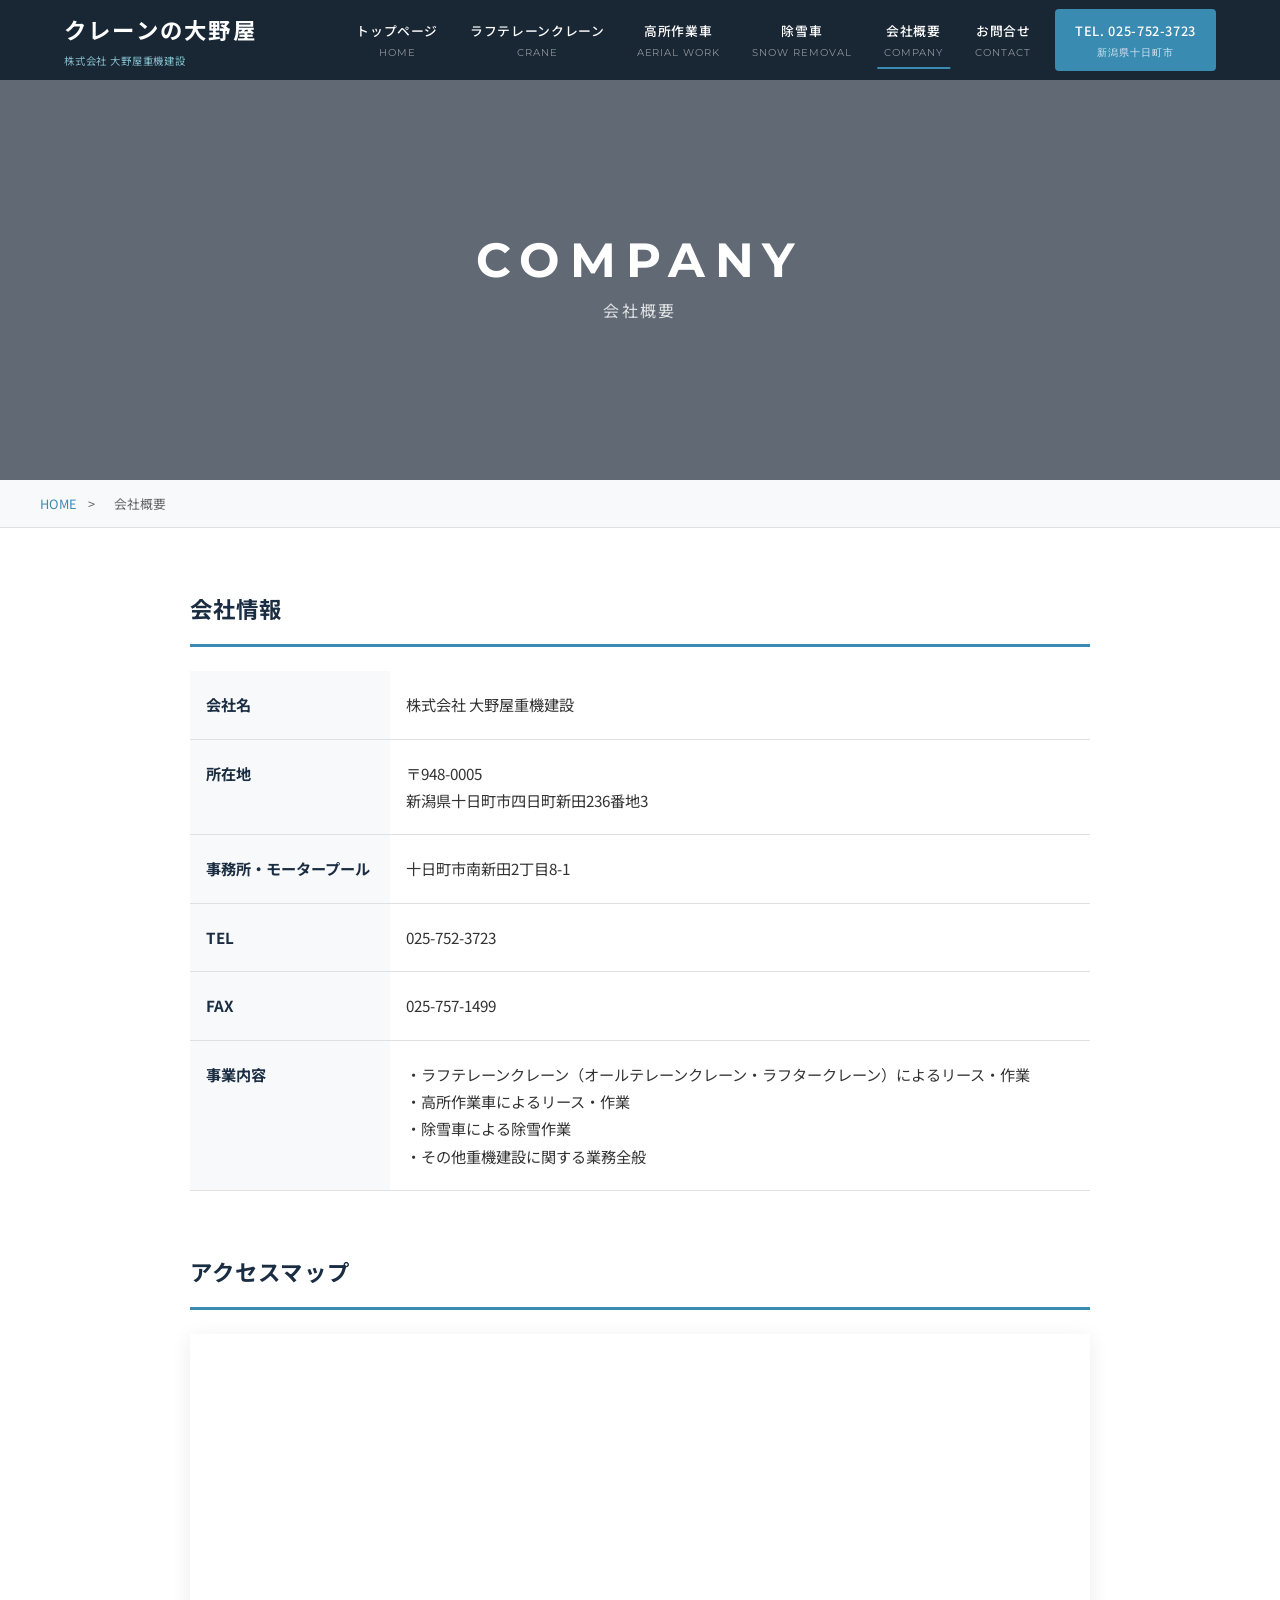
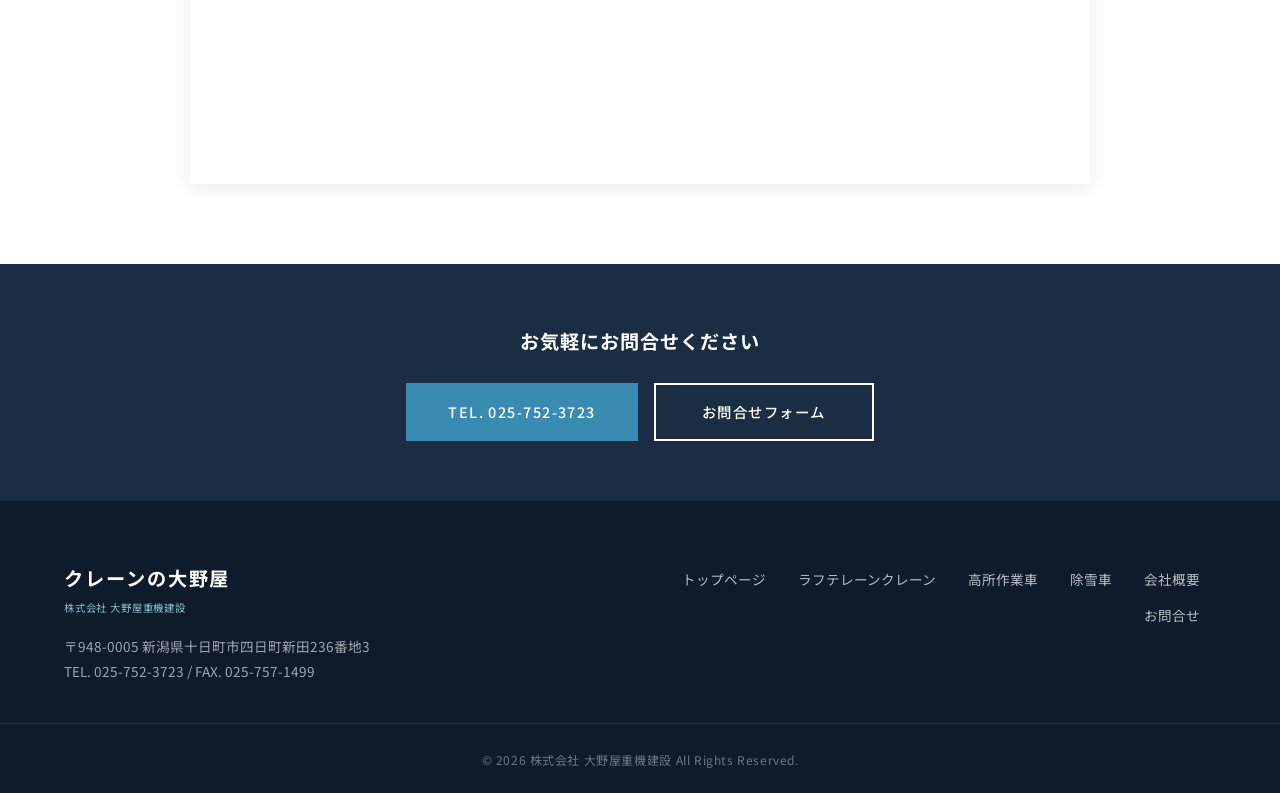
==== company.html @ 9372c922 "feat: 大野屋重機建設ホームページ新規作成（shimizu-crane.com参考デザイン） - トップページ（ヒーロースライダー・サービスカード・強み・コンタクト・アクセス） - 下層5ページ（" ====
<!DOCTYPE html>
<html lang="ja">
<head>
  <meta charset="UTF-8">
  <meta name="viewport" content="width=device-width, initial-scale=1.0">
  <title>会社概要｜クレーンの大野屋</title>
  <meta name="description" content="株式会社 大野屋重機建設の会社概要。新潟県十日町市。">
  <link rel="preconnect" href="https://fonts.googleapis.com">
  <link rel="preconnect" href="https://fonts.gstatic.com" crossorigin>
  <link href="https://fonts.googleapis.com/css2?family=Noto+Sans+JP:wght@300;400;500;700&family=Montserrat:wght@400;500;600;700&display=swap" rel="stylesheet">
  <link rel="stylesheet" href="css/style.css">
  <link rel="stylesheet" href="css/page.css">
</head>
<body>

  <header id="header" class="scrolled">
    <div class="header-inner">
      <div class="logo"><a href="index.html"><span class="logo-main">クレーンの大野屋</span><span class="logo-sub">株式会社 大野屋重機建設</span></a></div>
      <nav id="nav" class="global-nav">
        <ul class="nav-list">
          <li><a href="index.html"><span>トップページ</span><small>HOME</small></a></li>
          <li><a href="crane.html"><span>ラフテレーンクレーン</span><small>CRANE</small></a></li>
          <li><a href="kousyo.html"><span>高所作業車</span><small>AERIAL WORK</small></a></li>
          <li><a href="josetsu.html"><span>除雪車</span><small>SNOW REMOVAL</small></a></li>
          <li><a href="company.html" class="active"><span>会社概要</span><small>COMPANY</small></a></li>
          <li><a href="contact.html"><span>お問合せ</span><small>CONTACT</small></a></li>
          <li class="nav-tel"><a href="tel:0257523723"><span>TEL. 025-752-3723</span><small>新潟県十日町市</small></a></li>
        </ul>
      </nav>
      <button id="hamburger" class="hamburger" aria-label="メニューを開く"><span></span><span></span><span></span></button>
    </div>
  </header>

  <section class="page-hero" style="background-image: url('http://on8.jp/wp-content/uploads/2016/05/crane06-1024x718.jpg');">
    <div class="page-hero-overlay"></div>
    <div class="page-hero-content">
      <h1 class="page-hero-title-en">COMPANY</h1>
      <p class="page-hero-title-ja">会社概要</p>
    </div>
  </section>

  <nav class="breadcrumb">
    <div class="breadcrumb-inner">
      <a href="index.html">HOME</a> <span>&gt;</span> <span>会社概要</span>
    </div>
  </nav>

  <main class="page-main">
    <div class="page-content">
      <section class="page-section fade-in">
        <h2 class="page-section-title">会社情報</h2>
        <table class="company-table">
          <tbody>
            <tr>
              <th>会社名</th>
              <td>株式会社 大野屋重機建設</td>
            </tr>
            <tr>
              <th>所在地</th>
              <td>〒948-0005<br>新潟県十日町市四日町新田236番地3</td>
            </tr>
            <tr>
              <th>事務所・モータープール</th>
              <td>十日町市南新田2丁目8-1</td>
            </tr>
            <tr>
              <th>TEL</th>
              <td>025-752-3723</td>
            </tr>
            <tr>
              <th>FAX</th>
              <td>025-757-1499</td>
            </tr>
            <tr>
              <th>事業内容</th>
              <td>
                ・ラフテレーンクレーン（オールテレーンクレーン・ラフタークレーン）によるリース・作業<br>
                ・高所作業車によるリース・作業<br>
                ・除雪車による除雪作業<br>
                ・その他重機建設に関する業務全般
              </td>
            </tr>
          </tbody>
        </table>
      </section>

      <section class="page-section fade-in">
        <h2 class="page-section-title">アクセスマップ</h2>
        <div class="map-container">
          <iframe src="https://www.google.com/maps/embed?pb=!1m18!1m12!1m3!1d3180.2773293539553!2d138.75815961469578!3d37.146104679878796!2m3!1f0!2f0!3f0!3m2!1i1024!2i768!4f13.1!3m3!1m2!1s0x5ff5ec1087345119%3A0x23fb8b59f64a8da6!2z44CSOTQ4LTAwMDUg5paw5r2f55yM5Y2B5pel55S65biC5Y2X5paw55Sw55S677yS5LiB55uu77yY4oiS77yR!5e0!3m2!1sja!2sjp!4v1475751692141" width="100%" height="450" style="border:0;" allowfullscreen="" loading="lazy" referrerpolicy="no-referrer-when-downgrade"></iframe>
        </div>
      </section>
    </div>
  </main>

  <section class="page-cta">
    <div class="page-cta-inner">
      <p class="page-cta-text">お気軽にお問合せください</p>
      <div class="page-cta-buttons">
        <a href="tel:0257523723" class="btn btn-primary">TEL. 025-752-3723</a>
        <a href="contact.html" class="btn btn-outline" style="border-color:#fff;color:#fff;">お問合せフォーム</a>
      </div>
    </div>
  </section>

  <footer id="footer">
    <div class="footer-inner">
      <div class="footer-info">
        <div class="footer-logo"><span class="logo-main">クレーンの大野屋</span><span class="logo-sub">株式会社 大野屋重機建設</span></div>
        <p class="footer-address">〒948-0005 新潟県十日町市四日町新田236番地3<br>TEL. 025-752-3723 / FAX. 025-757-1499</p>
      </div>
      <nav class="footer-nav"><ul><li><a href="index.html">トップページ</a></li><li><a href="crane.html">ラフテレーンクレーン</a></li><li><a href="kousyo.html">高所作業車</a></li><li><a href="josetsu.html">除雪車</a></li><li><a href="company.html">会社概要</a></li><li><a href="contact.html">お問合せ</a></li></ul></nav>
    </div>
    <div class="footer-bottom"><small>&copy; 2026 株式会社 大野屋重機建設 All Rights Reserved.</small></div>
  </footer>

  <button id="scrollTop" class="scroll-top" aria-label="ページトップへ戻る"><svg viewBox="0 0 24 24" fill="none" stroke="currentColor" stroke-width="2"><path d="M18 15l-6-6-6 6"/></svg></button>
  <script src="js/main.js"></script>
</body>
</html>
---- css/style.css ----
/* ============================================
   クレーンの大野屋 - Style
   Inspired by shimizu-crane.com
   ============================================ */

/* ---------- CSS Variables ---------- */
:root {
  --color-primary: #1a2d42;
  --color-primary-light: #2a4a6b;
  --color-accent: #3a8bb2;
  --color-accent-light: #84becc;
  --color-text: #333333;
  --color-text-light: #666666;
  --color-white: #ffffff;
  --color-bg: #f8f9fa;
  --color-bg-dark: #0d1b2a;
  --color-border: #e0e0e0;
  --font-ja: 'Noto Sans JP', 'ヒラギノ角ゴ Pro W3', 'メイリオ', sans-serif;
  --font-en: 'Montserrat', sans-serif;
  --header-height: 80px;
  --transition: 0.3s ease;
  --max-width: 1200px;
}

/* ---------- Reset ---------- */
*, *::before, *::after {
  margin: 0;
  padding: 0;
  box-sizing: border-box;
}

html {
  scroll-behavior: smooth;
  font-size: 16px;
}

body {
  font-family: var(--font-ja);
  color: var(--color-text);
  line-height: 1.8;
  background: var(--color-white);
  overflow-x: hidden;
}

a {
  color: inherit;
  text-decoration: none;
  transition: color var(--transition);
}

img {
  max-width: 100%;
  height: auto;
  display: block;
}

ul {
  list-style: none;
}

/* ---------- Utility ---------- */
.fade-in {
  opacity: 0;
  transform: translateY(30px);
  transition: opacity 0.8s ease, transform 0.8s ease;
}

.fade-in.visible {
  opacity: 1;
  transform: translateY(0);
}

/* ============================================
   HEADER
   ============================================ */
#header {
  position: fixed;
  top: 0;
  left: 0;
  width: 100%;
  height: var(--header-height);
  background: rgba(13, 27, 42, 0.95);
  backdrop-filter: blur(10px);
  z-index: 1000;
  transition: background var(--transition), box-shadow var(--transition);
}

#header.scrolled {
  background: rgba(13, 27, 42, 0.98);
  box-shadow: 0 2px 20px rgba(0, 0, 0, 0.3);
}

.header-inner {
  max-width: var(--max-width);
  margin: 0 auto;
  padding: 0 24px;
  height: 100%;
  display: flex;
  align-items: center;
  justify-content: space-between;
}

/* Logo */
.logo a {
  display: flex;
  flex-direction: column;
  gap: 2px;
}

.logo-main {
  font-size: 1.4rem;
  font-weight: 700;
  color: var(--color-white);
  letter-spacing: 0.1em;
  font-family: var(--font-ja);
}

.logo-sub {
  font-size: 0.65rem;
  color: var(--color-accent-light);
  letter-spacing: 0.08em;
}

/* Navigation */
.global-nav {
  display: flex;
  align-items: center;
}

.nav-list {
  display: flex;
  align-items: center;
  gap: 0;
}

.nav-list li a {
  display: flex;
  flex-direction: column;
  align-items: center;
  padding: 8px 16px;
  color: var(--color-white);
  font-size: 0.8rem;
  font-weight: 500;
  letter-spacing: 0.05em;
  position: relative;
  transition: color var(--transition);
}

.nav-list li a small {
  font-family: var(--font-en);
  font-size: 0.6rem;
  color: rgba(255, 255, 255, 0.5);
  font-weight: 400;
  margin-top: 2px;
  letter-spacing: 0.1em;
}

.nav-list li a::after {
  content: '';
  position: absolute;
  bottom: 0;
  left: 50%;
  transform: translateX(-50%) scaleX(0);
  width: 80%;
  height: 2px;
  background: var(--color-accent);
  transition: transform var(--transition);
}

.nav-list li a:hover::after,
.nav-list li a.active::after {
  transform: translateX(-50%) scaleX(1);
}

.nav-list li a:hover {
  color: var(--color-accent-light);
}

.nav-list li a:hover small {
  color: var(--color-accent-light);
}

.nav-tel a {
  background: var(--color-accent);
  border-radius: 4px;
  padding: 10px 20px !important;
  margin-left: 8px;
}

.nav-tel a:hover {
  background: var(--color-accent-light);
  color: var(--color-primary) !important;
}

.nav-tel a small {
  color: rgba(255, 255, 255, 0.8) !important;
}

/* Hamburger */
.hamburger {
  display: none;
  flex-direction: column;
  justify-content: center;
  align-items: center;
  width: 44px;
  height: 44px;
  background: none;
  border: none;
  cursor: pointer;
  gap: 6px;
  z-index: 1100;
}

.hamburger span {
  display: block;
  width: 24px;
  height: 2px;
  background: var(--color-white);
  transition: transform var(--transition), opacity var(--transition);
}

.hamburger.active span:nth-child(1) {
  transform: translateY(8px) rotate(45deg);
}

.hamburger.active span:nth-child(2) {
  opacity: 0;
}

.hamburger.active span:nth-child(3) {
  transform: translateY(-8px) rotate(-45deg);
}

/* ============================================
   HERO
   ============================================ */
.hero {
  position: relative;
  width: 100%;
  height: 100vh;
  min-height: 600px;
  overflow: hidden;
}

.hero-slider {
  position: absolute;
  inset: 0;
}

.hero-slide {
  position: absolute;
  inset: 0;
  background-size: cover;
  background-position: center;
  opacity: 0;
  transition: opacity 1.5s ease;
  transform: scale(1.05);
  animation: heroZoom 8s ease-in-out infinite alternate;
}

.hero-slide.active {
  opacity: 1;
}

@keyframes heroZoom {
  from { transform: scale(1); }
  to { transform: scale(1.08); }
}

.hero-overlay {
  position: absolute;
  inset: 0;
  background: linear-gradient(
    180deg,
    rgba(13, 27, 42, 0.6) 0%,
    rgba(13, 27, 42, 0.3) 40%,
    rgba(13, 27, 42, 0.7) 100%
  );
}

.hero-content {
  position: absolute;
  bottom: 15%;
  left: 0;
  width: 100%;
  padding: 0 60px;
  z-index: 10;
  max-width: var(--max-width);
  left: 50%;
  transform: translateX(-50%);
}

.hero-catch-en {
  font-family: var(--font-en);
  font-size: 0.9rem;
  font-weight: 600;
  color: var(--color-accent-light);
  letter-spacing: 0.3em;
  margin-bottom: 16px;
}

.hero-catch {
  font-size: 3rem;
  font-weight: 700;
  color: var(--color-white);
  line-height: 1.4;
  letter-spacing: 0.05em;
  margin-bottom: 20px;
}

.hero-desc {
  font-size: 1rem;
  color: rgba(255, 255, 255, 0.8);
  letter-spacing: 0.05em;
}

/* ============================================
   SECTIONS (Common)
   ============================================ */
.section {
  padding: 100px 24px;
}

.section-header {
  text-align: center;
  margin-bottom: 60px;
}

.section-title-en {
  font-family: var(--font-en);
  font-size: 2.5rem;
  font-weight: 700;
  color: var(--color-primary);
  letter-spacing: 0.15em;
  line-height: 1;
}

.section-title-en.white {
  color: var(--color-white);
}

.section-title-ja {
  font-size: 0.9rem;
  color: var(--color-text-light);
  margin-top: 8px;
  letter-spacing: 0.1em;
}

.section-title-ja.white {
  color: rgba(255, 255, 255, 0.8);
}

/* ============================================
   SERVICES
   ============================================ */
.services {
  background: var(--color-bg);
}

.services-grid {
  display: grid;
  grid-template-columns: repeat(3, 1fr);
  gap: 30px;
  max-width: var(--max-width);
  margin: 0 auto;
}

.service-card {
  display: block;
  background: var(--color-white);
  border-radius: 0;
  overflow: hidden;
  box-shadow: 0 4px 20px rgba(0, 0, 0, 0.06);
  transition: transform var(--transition), box-shadow var(--transition);
}

.service-card:hover {
  transform: translateY(-8px);
  box-shadow: 0 12px 40px rgba(0, 0, 0, 0.12);
}

.service-card-img {
  position: relative;
  overflow: hidden;
  aspect-ratio: 4 / 3;
}

.service-card-img img {
  width: 100%;
  height: 100%;
  object-fit: cover;
  transition: transform 0.6s ease;
}

.service-card:hover .service-card-img img {
  transform: scale(1.1);
}

.service-card-overlay {
  position: absolute;
  inset: 0;
  display: flex;
  flex-direction: column;
  align-items: center;
  justify-content: center;
  background: rgba(13, 27, 42, 0.5);
  transition: background var(--transition);
}

.service-card:hover .service-card-overlay {
  background: rgba(13, 27, 42, 0.7);
}

.service-card-title-en {
  font-family: var(--font-en);
  font-size: 1.8rem;
  font-weight: 700;
  color: var(--color-white);
  letter-spacing: 0.15em;
}

.service-card-title-ja {
  font-size: 0.85rem;
  color: rgba(255, 255, 255, 0.8);
  margin-top: 4px;
  letter-spacing: 0.1em;
}

.service-card-body {
  padding: 24px;
}

.service-card-body p {
  font-size: 0.9rem;
  color: var(--color-text-light);
  line-height: 1.8;
  margin-bottom: 16px;
}

.service-card-more {
  font-family: var(--font-en);
  font-size: 0.85rem;
  font-weight: 500;
  color: var(--color-accent);
  letter-spacing: 0.05em;
  transition: color var(--transition);
}

.service-card:hover .service-card-more {
  color: var(--color-primary);
}

/* ============================================
   ABOUT
   ============================================ */
.about {
  background: var(--color-white);
}

.about-inner {
  display: grid;
  grid-template-columns: 1fr 1fr;
  gap: 60px;
  align-items: center;
  max-width: var(--max-width);
  margin: 0 auto;
}

.about-image {
  overflow: hidden;
}

.about-image img {
  width: 100%;
  height: 100%;
  object-fit: cover;
  transition: transform 0.6s ease;
}

.about-image:hover img {
  transform: scale(1.03);
}

.about-text .section-title-en {
  text-align: left;
}

.about-text .section-title-ja {
  text-align: left;
  margin-bottom: 24px;
}

.about-desc {
  font-size: 0.95rem;
  color: var(--color-text-light);
  line-height: 2;
  margin-bottom: 32px;
}

/* Buttons */
.btn {
  display: inline-block;
  padding: 14px 40px;
  font-size: 0.9rem;
  font-weight: 500;
  letter-spacing: 0.1em;
  border-radius: 0;
  transition: all var(--transition);
  cursor: pointer;
  text-align: center;
}

.btn-outline {
  border: 2px solid var(--color-primary);
  color: var(--color-primary);
  background: transparent;
}

.btn-outline:hover {
  background: var(--color-primary);
  color: var(--color-white);
}

.btn-primary {
  background: var(--color-accent);
  color: var(--color-white);
  border: 2px solid var(--color-accent);
}

.btn-primary:hover {
  background: var(--color-white);
  color: var(--color-accent);
}

/* ============================================
   STRENGTH
   ============================================ */
.strength {
  background: var(--color-bg);
}

.strength-grid {
  display: grid;
  grid-template-columns: repeat(4, 1fr);
  gap: 30px;
  max-width: var(--max-width);
  margin: 0 auto;
}

.strength-item {
  text-align: center;
  padding: 40px 24px;
  background: var(--color-white);
  transition: transform var(--transition), box-shadow var(--transition);
}

.strength-item:hover {
  transform: translateY(-4px);
  box-shadow: 0 8px 30px rgba(0, 0, 0, 0.08);
}

.strength-icon {
  width: 64px;
  height: 64px;
  margin: 0 auto 20px;
  color: var(--color-accent);
}

.strength-icon svg {
  width: 100%;
  height: 100%;
}

.strength-item h3 {
  font-size: 1.1rem;
  font-weight: 700;
  color: var(--color-primary);
  margin-bottom: 12px;
  letter-spacing: 0.05em;
}

.strength-item p {
  font-size: 0.85rem;
  color: var(--color-text-light);
  line-height: 1.8;
}

/* ============================================
   CONTACT
   ============================================ */
.contact {
  padding: 0;
}

.contact-bg {
  position: relative;
  background: url('http://on8.jp/wp-content/uploads/2016/08/cropped-crane05L.jpg') center/cover no-repeat;
  padding: 100px 24px;
}

.contact-overlay {
  position: absolute;
  inset: 0;
  background: rgba(13, 27, 42, 0.85);
}

.contact-inner {
  position: relative;
  z-index: 1;
  text-align: center;
  max-width: 700px;
  margin: 0 auto;
}

.contact-content {
  margin-top: 40px;
}

.contact-tel {
  margin-bottom: 30px;
}

.contact-tel-label {
  font-size: 0.85rem;
  color: rgba(255, 255, 255, 0.7);
  margin-bottom: 8px;
}

.contact-tel-number {
  display: inline-flex;
  align-items: center;
  gap: 12px;
  font-family: var(--font-en);
  font-size: 2.5rem;
  font-weight: 700;
  color: var(--color-white);
  letter-spacing: 0.05em;
  transition: color var(--transition);
}

.contact-tel-number svg {
  width: 32px;
  height: 32px;
}

.contact-tel-number:hover {
  color: var(--color-accent-light);
}

.contact-tel-fax {
  font-size: 0.85rem;
  color: rgba(255, 255, 255, 0.6);
  margin-top: 8px;
}

.contact-buttons {
  margin-top: 24px;
}

.contact-buttons .btn-primary {
  min-width: 280px;
  padding: 16px 48px;
  font-size: 1rem;
}

/* ============================================
   ACCESS
   ============================================ */
.access {
  background: var(--color-white);
}

.access-content {
  display: grid;
  grid-template-columns: 1fr 2fr;
  gap: 40px;
  max-width: var(--max-width);
  margin: 0 auto;
}

.access-info dl {
  display: grid;
  grid-template-columns: auto 1fr;
  gap: 12px 24px;
}

.access-info dt {
  font-weight: 700;
  font-size: 0.9rem;
  color: var(--color-primary);
  white-space: nowrap;
}

.access-info dd {
  font-size: 0.9rem;
  color: var(--color-text-light);
}

.access-map {
  border-radius: 0;
  overflow: hidden;
  box-shadow: 0 4px 20px rgba(0, 0, 0, 0.08);
}

.access-map iframe {
  display: block;
}

/* ============================================
   FOOTER
   ============================================ */
#footer {
  background: var(--color-bg-dark);
  color: var(--color-white);
}

.footer-inner {
  max-width: var(--max-width);
  margin: 0 auto;
  padding: 60px 24px 40px;
  display: grid;
  grid-template-columns: 1fr 1fr;
  gap: 40px;
  align-items: start;
}

.footer-logo .logo-main {
  font-size: 1.2rem;
}

.footer-logo .logo-sub {
  display: block;
  margin-top: 4px;
}

.footer-address {
  margin-top: 16px;
  font-size: 0.85rem;
  color: rgba(255, 255, 255, 0.6);
  line-height: 1.8;
}

.footer-nav {
  text-align: right;
}

.footer-nav ul {
  display: flex;
  flex-wrap: wrap;
  gap: 0;
  justify-content: flex-end;
}

.footer-nav li a {
  display: block;
  padding: 6px 16px;
  font-size: 0.85rem;
  color: rgba(255, 255, 255, 0.7);
  transition: color var(--transition);
}

.footer-nav li a:hover {
  color: var(--color-accent-light);
}

.footer-bottom {
  border-top: 1px solid rgba(255, 255, 255, 0.1);
  padding: 20px 24px;
  text-align: center;
}

.footer-bottom small {
  font-size: 0.75rem;
  color: rgba(255, 255, 255, 0.4);
  letter-spacing: 0.05em;
}

/* ============================================
   SCROLL TO TOP
   ============================================ */
.scroll-top {
  position: fixed;
  bottom: 30px;
  right: 30px;
  width: 48px;
  height: 48px;
  background: var(--color-primary);
  border: none;
  border-radius: 0;
  cursor: pointer;
  display: flex;
  align-items: center;
  justify-content: center;
  opacity: 0;
  visibility: hidden;
  transform: translateY(20px);
  transition: all var(--transition);
  z-index: 900;
}

.scroll-top.visible {
  opacity: 1;
  visibility: visible;
  transform: translateY(0);
}

.scroll-top:hover {
  background: var(--color-accent);
}

.scroll-top svg {
  width: 20px;
  height: 20px;
  color: var(--color-white);
}

/* ============================================
   RESPONSIVE
   ============================================ */

/* Tablet */
@media (max-width: 1024px) {
  :root {
    --header-height: 70px;
  }

  .nav-list li a {
    padding: 8px 10px;
    font-size: 0.75rem;
  }

  .hero-catch {
    font-size: 2.4rem;
  }

  .services-grid {
    grid-template-columns: repeat(3, 1fr);
    gap: 20px;
  }

  .strength-grid {
    grid-template-columns: repeat(2, 1fr);
  }

  .about-inner {
    gap: 40px;
  }
}

/* Mobile Navigation */
@media (max-width: 768px) {
  :root {
    --header-height: 60px;
  }

  .hamburger {
    display: flex;
  }

  .global-nav {
    position: fixed;
    top: 0;
    right: -100%;
    width: 80%;
    max-width: 360px;
    height: 100vh;
    background: var(--color-bg-dark);
    flex-direction: column;
    justify-content: flex-start;
    padding: 100px 0 40px;
    transition: right 0.4s ease;
    box-shadow: -4px 0 30px rgba(0, 0, 0, 0.3);
    overflow-y: auto;
  }

  .global-nav.open {
    right: 0;
  }

  .nav-list {
    flex-direction: column;
    width: 100%;
    gap: 0;
  }

  .nav-list li a {
    flex-direction: row;
    justify-content: flex-start;
    gap: 12px;
    padding: 16px 32px;
    font-size: 0.9rem;
    border-bottom: 1px solid rgba(255, 255, 255, 0.08);
  }

  .nav-list li a::after {
    display: none;
  }

  .nav-list li a small {
    font-size: 0.7rem;
  }

  .nav-tel {
    margin-top: 16px;
    padding: 0 24px;
    width: 100%;
  }

  .nav-tel a {
    margin-left: 0 !important;
    text-align: center;
    justify-content: center;
  }

  /* Hero */
  .hero {
    min-height: 500px;
  }

  .hero-content {
    padding: 0 24px;
    bottom: 20%;
  }

  .hero-catch-en {
    font-size: 0.75rem;
  }

  .hero-catch {
    font-size: 1.8rem;
  }

  .hero-desc {
    font-size: 0.85rem;
  }

  /* Sections */
  .section {
    padding: 60px 20px;
  }

  .section-title-en {
    font-size: 2rem;
  }

  .section-header {
    margin-bottom: 40px;
  }

  /* Services */
  .services-grid {
    grid-template-columns: 1fr;
    gap: 24px;
    max-width: 480px;
  }

  .service-card-title-en {
    font-size: 1.4rem;
  }

  /* About */
  .about-inner {
    grid-template-columns: 1fr;
    gap: 30px;
  }

  .about-text .section-title-en,
  .about-text .section-title-ja {
    text-align: center;
  }

  .about-desc {
    text-align: center;
  }

  .about-text {
    display: flex;
    flex-direction: column;
    align-items: center;
  }

  /* Strength */
  .strength-grid {
    grid-template-columns: 1fr 1fr;
    gap: 16px;
  }

  .strength-item {
    padding: 30px 16px;
  }

  /* Contact */
  .contact-tel-number {
    font-size: 1.8rem;
  }

  .contact-buttons .btn-primary {
    min-width: auto;
    width: 100%;
    max-width: 300px;
  }

  /* Access */
  .access-content {
    grid-template-columns: 1fr;
    gap: 30px;
  }

  .access-info dl {
    grid-template-columns: 1fr;
    gap: 4px;
  }

  .access-info dt {
    margin-top: 12px;
  }

  .access-info dt:first-child {
    margin-top: 0;
  }

  /* Footer */
  .footer-inner {
    grid-template-columns: 1fr;
    gap: 30px;
    padding: 40px 24px 30px;
  }

  .footer-nav {
    text-align: left;
  }

  .footer-nav ul {
    justify-content: flex-start;
  }

  .footer-nav li a {
    padding: 6px 12px 6px 0;
  }

  .scroll-top {
    bottom: 20px;
    right: 20px;
    width: 40px;
    height: 40px;
  }
}

/* Small Mobile */
@media (max-width: 480px) {
  .hero-catch {
    font-size: 1.5rem;
  }

  .strength-grid {
    grid-template-columns: 1fr;
  }

  .contact-tel-number {
    font-size: 1.5rem;
  }

  .contact-bg {
    padding: 60px 20px;
  }
}
---- css/page.css ----
/* ============================================
   下層ページ共通スタイル
   ============================================ */

/* ---------- Page Hero ---------- */
.page-hero {
  position: relative;
  width: 100%;
  height: 400px;
  background-size: cover;
  background-position: center;
  display: flex;
  align-items: center;
  justify-content: center;
  margin-top: var(--header-height);
}

.page-hero-short {
  height: 300px;
}

.page-hero-overlay {
  position: absolute;
  inset: 0;
  background: rgba(13, 27, 42, 0.65);
}

.page-hero-content {
  position: relative;
  z-index: 1;
  text-align: center;
}

.page-hero-title-en {
  font-family: var(--font-en);
  font-size: 3rem;
  font-weight: 700;
  color: var(--color-white);
  letter-spacing: 0.2em;
  line-height: 1;
}

.page-hero-title-ja {
  font-size: 1rem;
  color: rgba(255, 255, 255, 0.8);
  margin-top: 12px;
  letter-spacing: 0.15em;
}

/* ---------- Breadcrumb ---------- */
.breadcrumb {
  background: var(--color-bg);
  padding: 12px 24px;
  border-bottom: 1px solid var(--color-border);
}

.breadcrumb-inner {
  max-width: var(--max-width);
  margin: 0 auto;
  font-size: 0.8rem;
  color: var(--color-text-light);
}

.breadcrumb-inner a {
  color: var(--color-accent);
}

.breadcrumb-inner a:hover {
  text-decoration: underline;
}

.breadcrumb-inner span {
  margin: 0 8px;
}

/* ---------- Page Main ---------- */
.page-main {
  padding: 60px 24px 80px;
}

.page-content {
  max-width: 900px;
  margin: 0 auto;
}

/* ---------- Page Section ---------- */
.page-section {
  margin-bottom: 60px;
}

.page-section:last-child {
  margin-bottom: 0;
}

.page-section-title {
  font-size: 1.4rem;
  font-weight: 700;
  color: var(--color-primary);
  padding-bottom: 16px;
  margin-bottom: 24px;
  border-bottom: 3px solid var(--color-accent);
  letter-spacing: 0.05em;
}

.page-section p {
  font-size: 0.95rem;
  color: var(--color-text);
  line-height: 2;
  margin-bottom: 16px;
}

.page-section p:last-child {
  margin-bottom: 0;
}

/* ---------- Vehicle Grid ---------- */
.vehicle-grid {
  display: grid;
  grid-template-columns: repeat(2, 1fr);
  gap: 24px;
}

.vehicle-card {
  background: var(--color-bg);
  overflow: hidden;
  transition: transform var(--transition), box-shadow var(--transition);
}

.vehicle-card:hover {
  transform: translateY(-4px);
  box-shadow: 0 8px 30px rgba(0, 0, 0, 0.1);
}

.vehicle-card-img {
  overflow: hidden;
  aspect-ratio: 16 / 10;
}

.vehicle-card-img img {
  width: 100%;
  height: 100%;
  object-fit: cover;
  transition: transform 0.6s ease;
}

.vehicle-card:hover .vehicle-card-img img {
  transform: scale(1.05);
}

.vehicle-card-body {
  padding: 20px;
}

.vehicle-card-body h3 {
  font-size: 1.1rem;
  font-weight: 700;
  color: var(--color-primary);
  margin-bottom: 8px;
}

.vehicle-card-body p {
  font-size: 0.85rem;
  color: var(--color-text-light);
  line-height: 1.7;
  margin-bottom: 0;
}

/* ---------- Feature List ---------- */
.feature-list {
  display: grid;
  grid-template-columns: repeat(2, 1fr);
  gap: 12px;
}

.feature-list li {
  font-size: 0.95rem;
  color: var(--color-text);
  padding: 12px 16px 12px 32px;
  background: var(--color-bg);
  position: relative;
}

.feature-list li::before {
  content: '';
  position: absolute;
  left: 14px;
  top: 50%;
  transform: translateY(-50%);
  width: 8px;
  height: 8px;
  background: var(--color-accent);
  border-radius: 50%;
}

/* ---------- Company Table ---------- */
.company-table {
  width: 100%;
  border-collapse: collapse;
}

.company-table tr {
  border-bottom: 1px solid var(--color-border);
}

.company-table th,
.company-table td {
  padding: 20px 16px;
  font-size: 0.95rem;
  vertical-align: top;
  text-align: left;
}

.company-table th {
  width: 200px;
  font-weight: 700;
  color: var(--color-primary);
  background: var(--color-bg);
  white-space: nowrap;
}

.company-table td {
  color: var(--color-text);
  line-height: 1.8;
}

/* ---------- Map Container ---------- */
.map-container {
  overflow: hidden;
  box-shadow: 0 4px 20px rgba(0, 0, 0, 0.08);
}

.map-container iframe {
  display: block;
}

/* ---------- Page CTA ---------- */
.page-cta {
  background: var(--color-primary);
  padding: 60px 24px;
  text-align: center;
}

.page-cta-inner {
  max-width: 700px;
  margin: 0 auto;
}

.page-cta-text {
  font-size: 1.2rem;
  font-weight: 700;
  color: var(--color-white);
  margin-bottom: 24px;
  letter-spacing: 0.05em;
}

.page-cta-buttons {
  display: flex;
  gap: 16px;
  justify-content: center;
  flex-wrap: wrap;
}

.page-cta-buttons .btn {
  min-width: 220px;
}

.page-cta-buttons .btn-outline:hover {
  background: var(--color-white);
  color: var(--color-primary);
}

/* ---------- Contact Form ---------- */
.contact-page-tel {
  display: inline-block;
  font-family: var(--font-en);
  font-size: 2.4rem;
  font-weight: 700;
  color: var(--color-primary);
  letter-spacing: 0.05em;
  transition: color var(--transition);
}

.contact-page-tel:hover {
  color: var(--color-accent);
}

.contact-form {
  max-width: 700px;
  margin: 0 auto;
}

.form-group {
  margin-bottom: 24px;
}

.form-group label {
  display: block;
  font-size: 0.9rem;
  font-weight: 700;
  color: var(--color-primary);
  margin-bottom: 8px;
}

.required {
  display: inline-block;
  background: #dc3545;
  color: var(--color-white);
  font-size: 0.7rem;
  font-weight: 500;
  padding: 2px 8px;
  border-radius: 2px;
  margin-left: 8px;
  vertical-align: middle;
}

.form-group input[type="text"],
.form-group input[type="email"],
.form-group input[type="tel"],
.form-group select,
.form-group textarea {
  width: 100%;
  padding: 14px 16px;
  font-size: 0.95rem;
  font-family: var(--font-ja);
  border: 1px solid var(--color-border);
  background: var(--color-bg);
  color: var(--color-text);
  transition: border-color var(--transition), box-shadow var(--transition);
  appearance: none;
  border-radius: 0;
}

.form-group input:focus,
.form-group select:focus,
.form-group textarea:focus {
  outline: none;
  border-color: var(--color-accent);
  box-shadow: 0 0 0 3px rgba(58, 139, 178, 0.15);
}

.form-group select {
  background-image: url("data:image/svg+xml,%3Csvg xmlns='http://www.w3.org/2000/svg' width='12' height='8' viewBox='0 0 12 8'%3E%3Cpath d='M1 1l5 5 5-5' stroke='%23666' stroke-width='1.5' fill='none'/%3E%3C/svg%3E");
  background-repeat: no-repeat;
  background-position: right 16px center;
  padding-right: 40px;
}

.form-group textarea {
  resize: vertical;
  min-height: 160px;
}

.form-privacy {
  margin: 24px 0;
  text-align: center;
}

.form-privacy label {
  font-size: 0.9rem;
  color: var(--color-text);
  cursor: pointer;
}

.form-privacy input[type="checkbox"] {
  margin-right: 8px;
  vertical-align: middle;
}

.form-privacy a {
  color: var(--color-accent);
  text-decoration: underline;
}

.form-submit {
  text-align: center;
  margin-top: 32px;
}

.btn-large {
  padding: 18px 60px;
  font-size: 1.05rem;
}

/* ---------- Responsive ---------- */
@media (max-width: 768px) {
  .page-hero {
    height: 280px;
  }

  .page-hero-short {
    height: 220px;
  }

  .page-hero-title-en {
    font-size: 2rem;
  }

  .page-main {
    padding: 40px 20px 60px;
  }

  .page-section-title {
    font-size: 1.2rem;
  }

  .vehicle-grid {
    grid-template-columns: 1fr;
  }

  .feature-list {
    grid-template-columns: 1fr;
  }

  .company-table th {
    display: block;
    width: 100%;
    padding-bottom: 4px;
  }

  .company-table td {
    display: block;
    padding-top: 4px;
  }

  .page-cta {
    padding: 40px 20px;
  }

  .page-cta-text {
    font-size: 1rem;
  }

  .page-cta-buttons {
    flex-direction: column;
    align-items: center;
  }

  .page-cta-buttons .btn {
    width: 100%;
    max-width: 300px;
  }

  .contact-page-tel {
    font-size: 1.8rem;
  }

  .btn-large {
    width: 100%;
    max-width: 300px;
  }
}
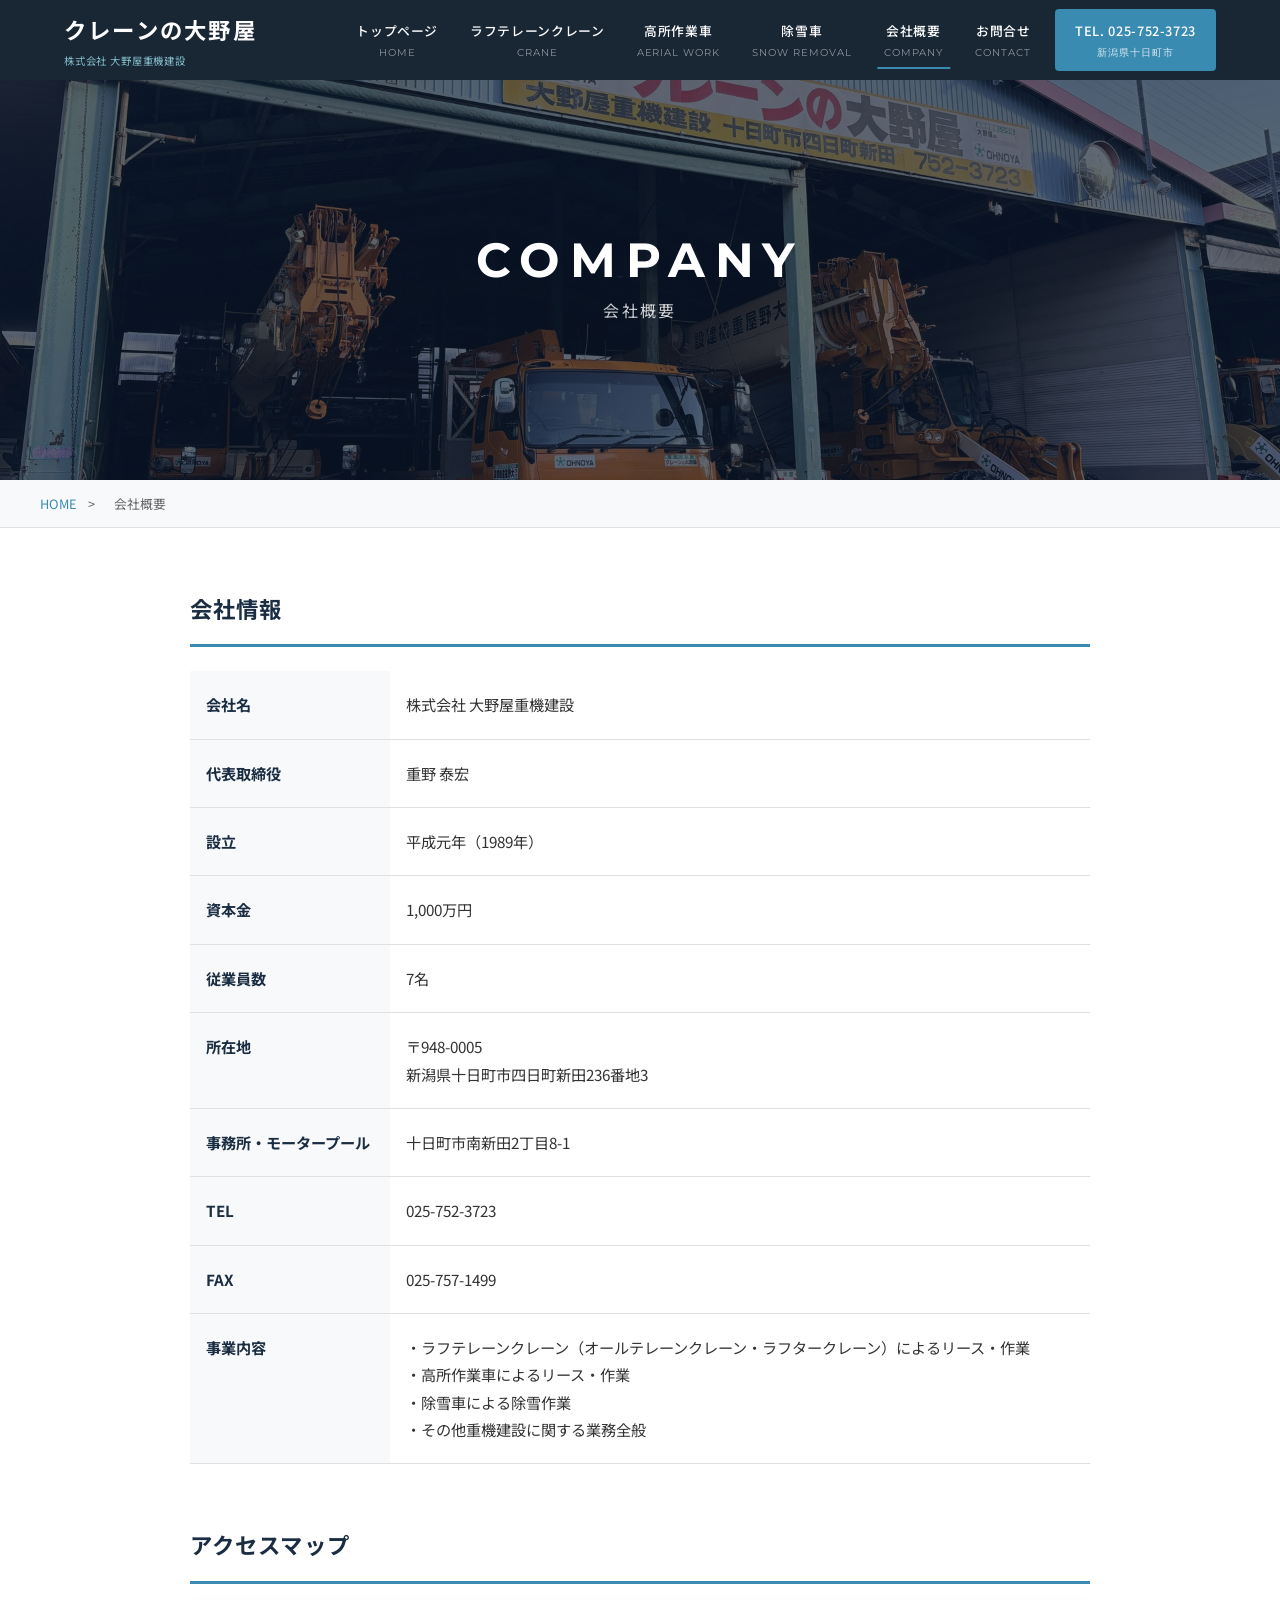
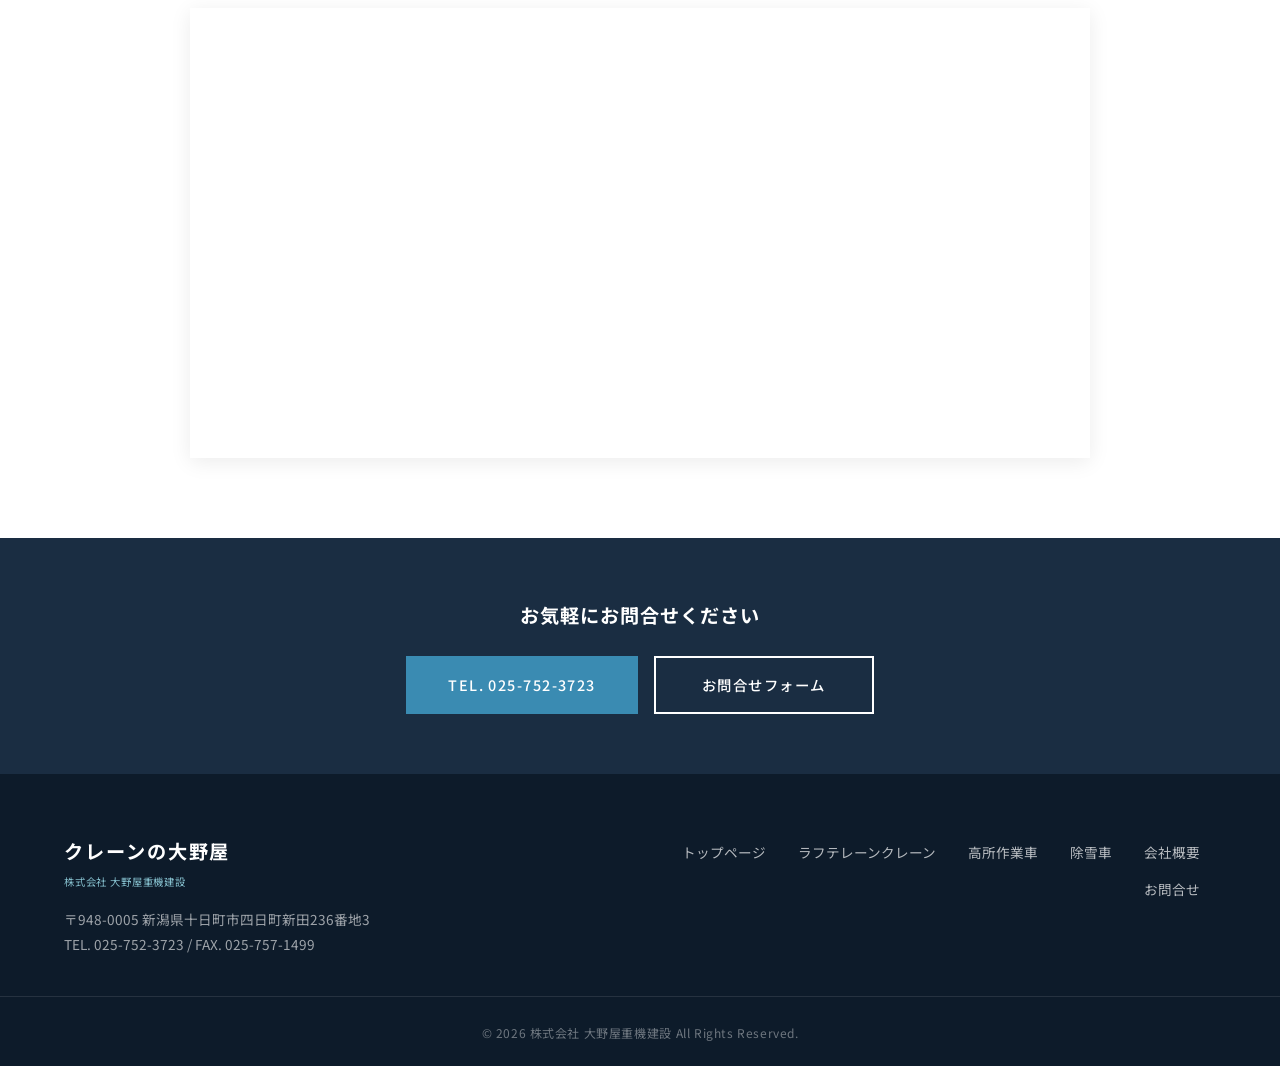
==== commit d2fb05ae: "画像ローカル化・保有車両更新・会社情報補完・プライバシーポリシー追加 - 全ページの画像を外部URL(on8.jp)からimages/フォルダのローカル参照に変更 - 画像をPython(Pillow" ====
--- a/company.html
+++ b/company.html
@@ -31,7 +31,7 @@
     </div>
   </header>
 
-  <section class="page-hero" style="background-image: url('http://on8.jp/wp-content/uploads/2016/05/crane06-1024x718.jpg');">
+  <section class="page-hero" style="background-image: url('images/company.jpg');">
     <div class="page-hero-overlay"></div>
     <div class="page-hero-content">
       <h1 class="page-hero-title-en">COMPANY</h1>
@@ -54,6 +54,22 @@
             <tr>
               <th>会社名</th>
               <td>株式会社 大野屋重機建設</td>
+            </tr>
+            <tr>
+              <th>代表取締役</th>
+              <td>重野 泰宏</td>
+            </tr>
+            <tr>
+              <th>設立</th>
+              <td>平成元年（1989年）</td>
+            </tr>
+            <tr>
+              <th>資本金</th>
+              <td>1,000万円</td>
+            </tr>
+            <tr>
+              <th>従業員数</th>
+              <td>7名</td>
             </tr>
             <tr>
               <th>所在地</th>
--- a/css/page.css
+++ b/css/page.css
@@ -156,6 +156,20 @@
   font-weight: 700;
   color: var(--color-primary);
   margin-bottom: 8px;
+  display: flex;
+  align-items: center;
+  gap: 8px;
+  flex-wrap: wrap;
+}
+
+.vehicle-count {
+  font-size: 0.75rem;
+  font-weight: 500;
+  color: var(--color-white);
+  background: var(--color-accent);
+  padding: 2px 8px;
+  border-radius: 2px;
+  white-space: nowrap;
 }
 
 .vehicle-card-body p {
@@ -381,6 +395,37 @@
   font-size: 1.05rem;
 }
 
+/* ---------- Privacy Contact ---------- */
+.privacy-contact {
+  margin-top: 16px;
+}
+
+.privacy-contact dt {
+  font-size: 0.85rem;
+  font-weight: 700;
+  color: var(--color-primary);
+  margin-top: 16px;
+}
+
+.privacy-contact dt:first-child {
+  margin-top: 0;
+}
+
+.privacy-contact dd {
+  font-size: 0.95rem;
+  color: var(--color-text);
+  margin: 4px 0 0 0;
+  line-height: 1.7;
+}
+
+.privacy-contact dd a {
+  color: var(--color-accent);
+}
+
+.privacy-contact dd a:hover {
+  text-decoration: underline;
+}
+
 /* ---------- Responsive ---------- */
 @media (max-width: 768px) {
   .page-hero {
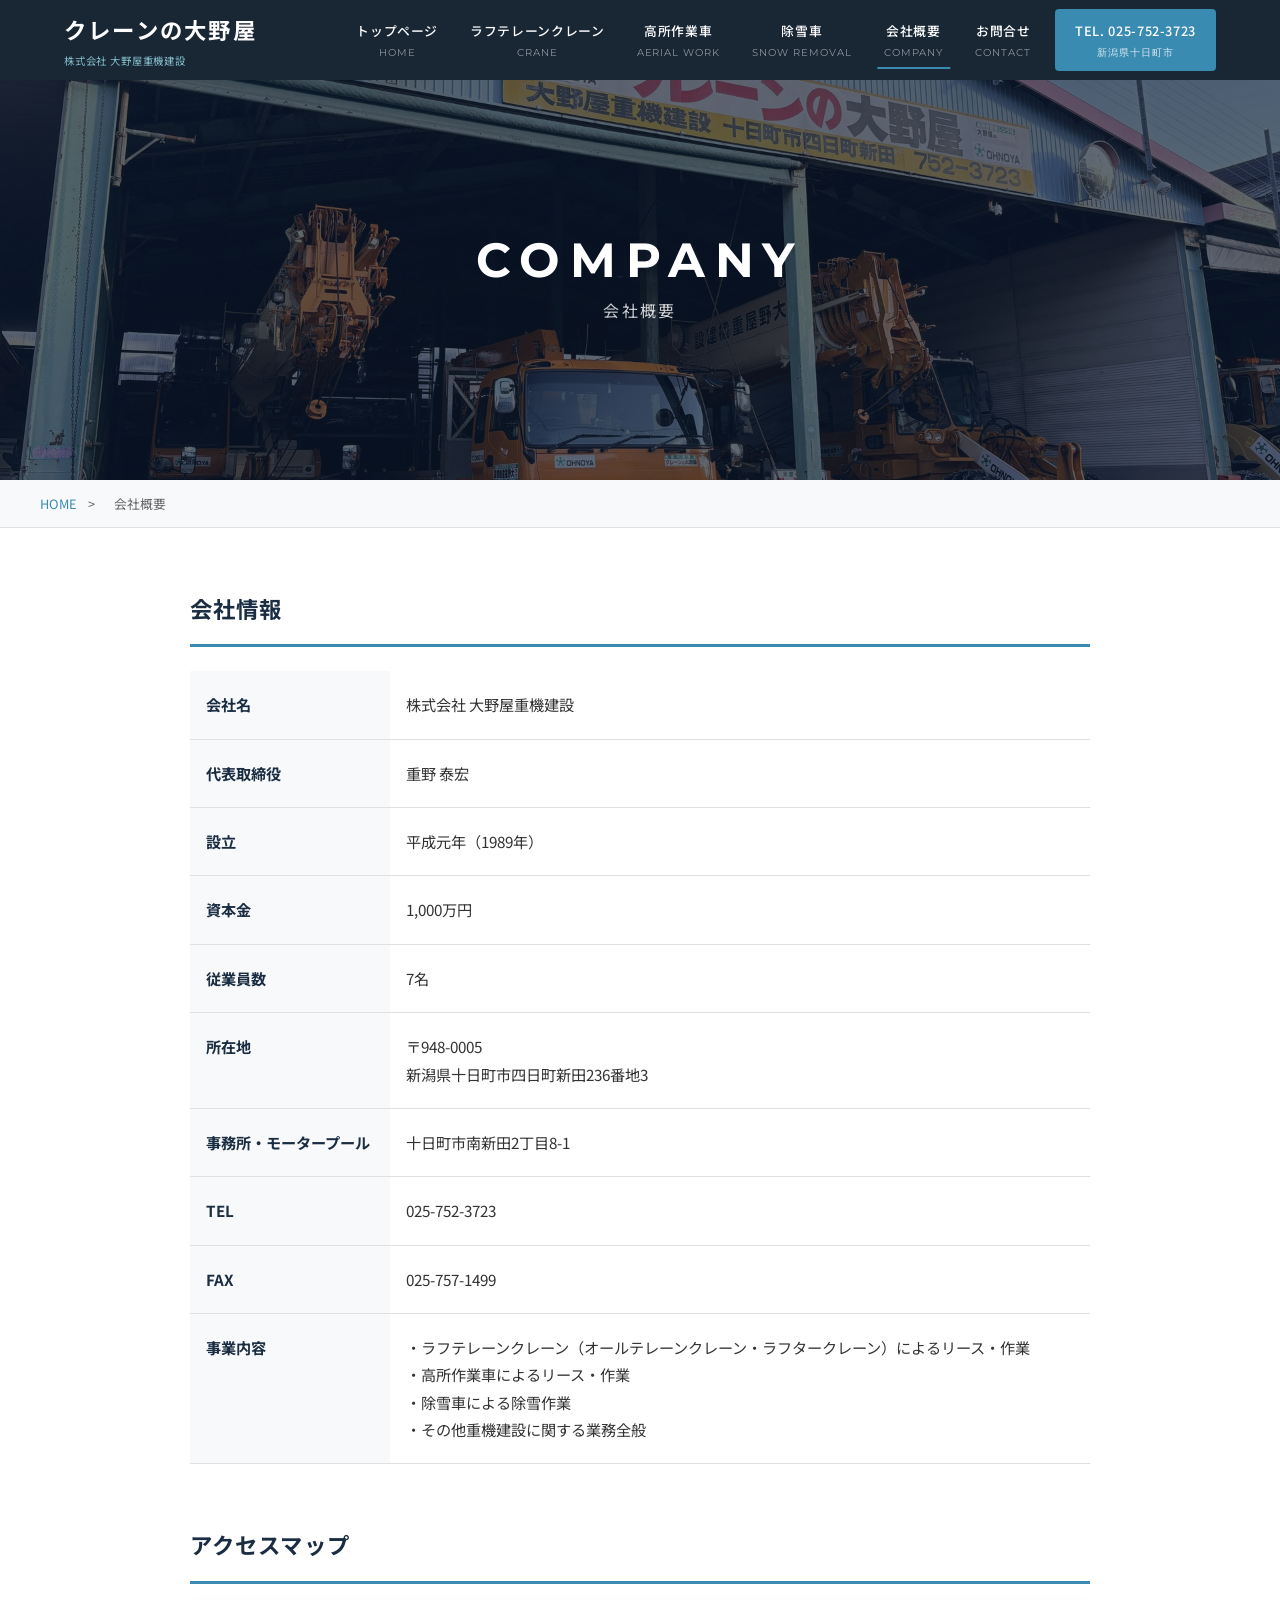
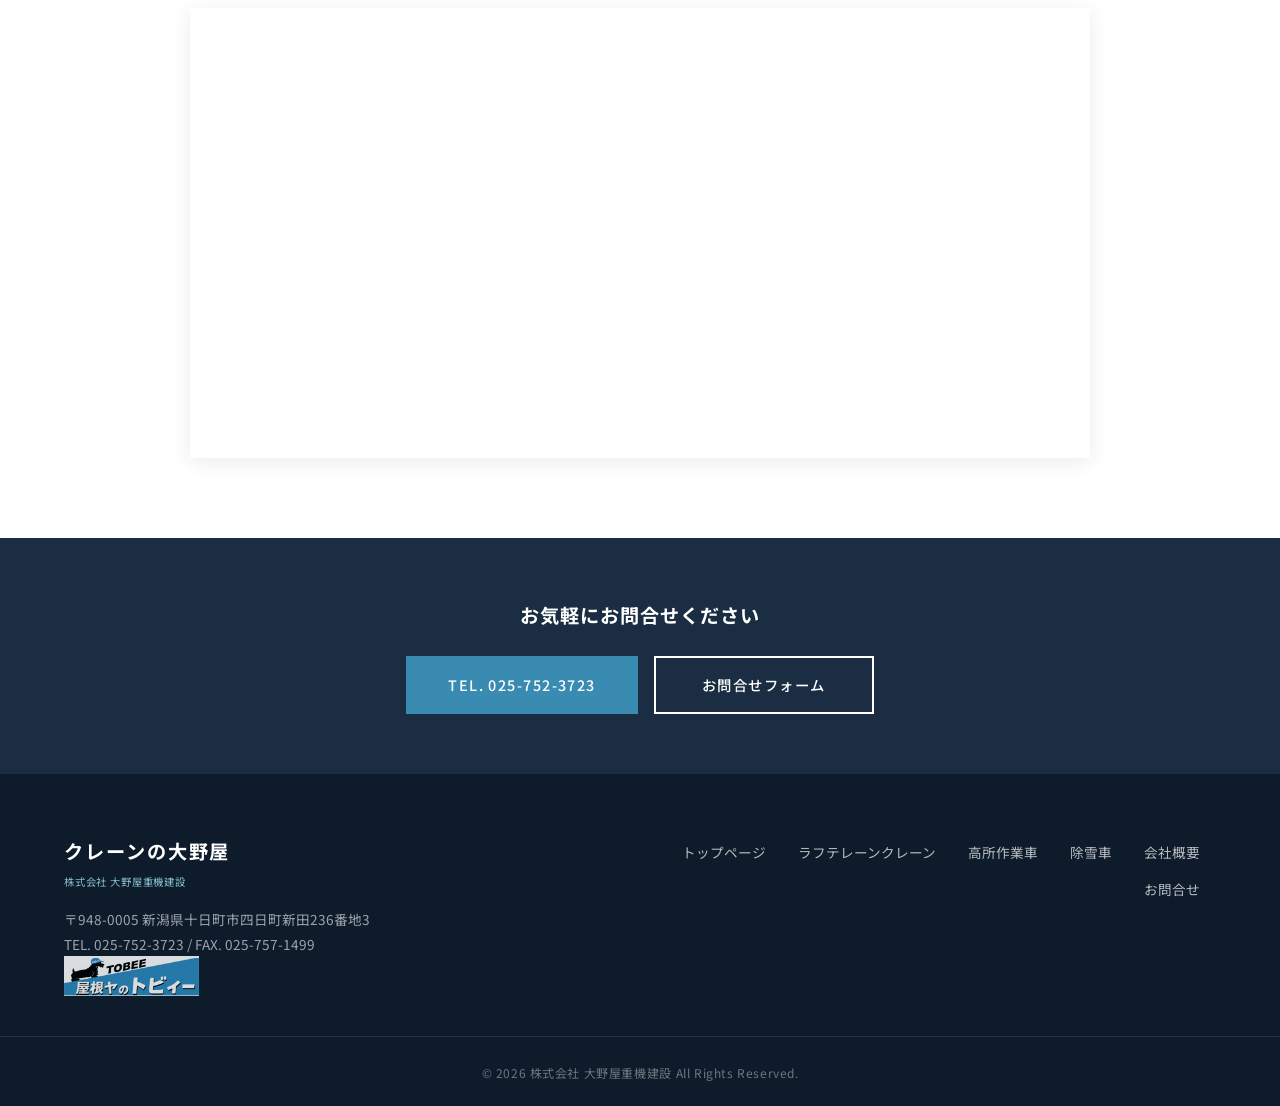
==== commit 30ea7d4c: "トビィーバナー・マーキー追加・スプラッシュ改善 - フッターの住所下にトビィーバナー追加（全ページ） - マーキースライダーにhero05.jpg追加 - ヒーロースライダーにhero05.jpg追加" ====
--- a/company.html
+++ b/company.html
@@ -8,6 +8,8 @@
   <link rel="preconnect" href="https://fonts.googleapis.com">
   <link rel="preconnect" href="https://fonts.gstatic.com" crossorigin>
   <link href="https://fonts.googleapis.com/css2?family=Noto+Sans+JP:wght@300;400;500;700&family=Montserrat:wght@400;500;600;700&display=swap" rel="stylesheet">
+  <link rel="icon" href="favicon.ico">
+  <link rel="apple-touch-icon" href="images/favicon.png">
   <link rel="stylesheet" href="css/style.css">
   <link rel="stylesheet" href="css/page.css">
 </head>
@@ -124,6 +126,7 @@
       <div class="footer-info">
         <div class="footer-logo"><span class="logo-main">クレーンの大野屋</span><span class="logo-sub">株式会社 大野屋重機建設</span></div>
         <p class="footer-address">〒948-0005 新潟県十日町市四日町新田236番地3<br>TEL. 025-752-3723 / FAX. 025-757-1499</p>
+        <a href="https://roofman-tobee.jp/" class="footer-banner" target="_blank" rel="noopener noreferrer"><img src="images/tobee01.jpg" alt="屋根ヤのトビィー"></a>
       </div>
       <nav class="footer-nav"><ul><li><a href="index.html">トップページ</a></li><li><a href="crane.html">ラフテレーンクレーン</a></li><li><a href="kousyo.html">高所作業車</a></li><li><a href="josetsu.html">除雪車</a></li><li><a href="company.html">会社概要</a></li><li><a href="contact.html">お問合せ</a></li></ul></nav>
     </div>
--- a/css/style.css
+++ b/css/style.css
@@ -707,6 +707,181 @@
 }
 
 /* ============================================
+   SPLASH
+   ============================================ */
+#splash {
+  position: fixed;
+  inset: 0;
+  z-index: 9999;
+  display: flex;
+  align-items: center;
+  justify-content: center;
+  transition: opacity 0.8s ease;
+}
+
+#splash.hidden {
+  opacity: 0;
+  pointer-events: none;
+}
+
+.splash-bg {
+  position: absolute;
+  inset: 0;
+  background-size: cover;
+  background-position: center;
+}
+
+.splash-overlay {
+  position: absolute;
+  inset: 0;
+  background: rgba(13, 27, 42, 0.72);
+}
+
+.splash-content {
+  position: relative;
+  z-index: 1;
+  text-align: center;
+  animation: splashFadeIn 0.8s ease forwards;
+}
+
+.splash-en {
+  font-family: var(--font-en);
+  font-size: 1.1rem;
+  font-weight: 500;
+  color: #c9a84c;
+  letter-spacing: 0.5em;
+  text-transform: uppercase;
+  margin-bottom: 28px;
+  text-shadow: 0 2px 12px rgba(0,0,0,0.8);
+}
+
+.splash-ja {
+  font-size: 3.8rem;
+  font-weight: 700;
+  color: var(--color-white);
+  letter-spacing: 0.12em;
+  line-height: 1.5;
+  text-shadow: 0 4px 24px rgba(0,0,0,0.9), 0 2px 6px rgba(0,0,0,0.8);
+}
+
+@keyframes splashFadeIn {
+  from { opacity: 0; transform: translateY(20px); }
+  to   { opacity: 1; transform: translateY(0); }
+}
+
+@media (max-width: 768px) {
+  .splash-ja {
+    font-size: 2.2rem;
+  }
+  .splash-en {
+    font-size: 0.85rem;
+    letter-spacing: 0.3em;
+  }
+}
+
+/* ============================================
+   MARQUEE
+   ============================================ */
+.marquee-wrap {
+  overflow: hidden;
+  background: var(--color-bg-dark);
+  padding: 16px 0;
+}
+
+.marquee-track {
+  display: flex;
+  gap: 16px;
+  width: max-content;
+  animation: marquee 30s linear infinite;
+}
+
+.marquee-wrap:hover .marquee-track {
+  animation-play-state: paused;
+}
+
+.marquee-item {
+  flex-shrink: 0;
+  width: 280px;
+  height: 180px;
+  overflow: hidden;
+}
+
+.marquee-item img {
+  width: 100%;
+  height: 100%;
+  object-fit: cover;
+  display: block;
+}
+
+@keyframes marquee {
+  0%   { transform: translateX(0); }
+  100% { transform: translateX(-50%); }
+}
+
+/* ============================================
+   NEWS & INSTAGRAM
+   ============================================ */
+.news-insta {
+  background: var(--color-white);
+}
+
+.news-insta-inner {
+  max-width: var(--max-width);
+  margin: 0 auto;
+  padding: 0 24px;
+  display: grid;
+  grid-template-columns: 1fr 1fr;
+  gap: 60px;
+}
+
+/* News */
+.news-list {
+  list-style: none;
+  border-top: 1px solid var(--color-border);
+}
+
+.news-item {
+  display: flex;
+  gap: 16px;
+  padding: 16px 0;
+  border-bottom: 1px solid var(--color-border);
+  font-size: 0.9rem;
+}
+
+.news-date {
+  font-family: var(--font-en);
+  color: var(--color-accent);
+  white-space: nowrap;
+  font-size: 0.85rem;
+}
+
+.news-text {
+  color: var(--color-text);
+}
+
+/* Instagram */
+.insta-link {
+  display: inline-flex;
+  align-items: center;
+  gap: 10px;
+  color: var(--color-primary);
+  font-family: var(--font-en);
+  font-size: 1.1rem;
+  font-weight: 600;
+  margin: 16px 0 12px;
+  transition: color var(--transition);
+}
+
+.insta-link:hover {
+  color: #e1306c;
+}
+
+.insta-desc {
+  font-size: 0.9rem;
+  color: var(--color-text-light);
+}
+
+/* ============================================
    FOOTER
    ============================================ */
 #footer {
@@ -767,6 +942,18 @@
   border-top: 1px solid rgba(255, 255, 255, 0.1);
   padding: 20px 24px;
   text-align: center;
+}
+
+.footer-banner img {
+  height: 40px;
+  width: auto;
+  display: block;
+  opacity: 0.85;
+  transition: opacity var(--transition);
+}
+
+.footer-banner:hover img {
+  opacity: 1;
 }
 
 .footer-bottom small {
@@ -849,6 +1036,13 @@
 
 /* Mobile Navigation */
 @media (max-width: 768px) {
+  .news-insta-inner {
+    grid-template-columns: 1fr;
+    gap: 40px;
+  }
+}
+
+@media (max-width: 768px) {
   :root {
     --header-height: 60px;
   }
--- a/css/page.css
+++ b/css/page.css
@@ -160,6 +160,32 @@
   align-items: center;
   gap: 8px;
   flex-wrap: wrap;
+}
+
+.vehicle-links {
+  display: flex;
+  gap: 8px;
+  margin-top: 12px;
+  flex-wrap: wrap;
+}
+
+.vehicle-links .catalog-link {
+  margin-top: 0;
+}
+
+.catalog-link {
+  display: inline-block;
+  margin-top: 12px;
+  font-size: 0.8rem;
+  color: var(--color-accent);
+  border: 1px solid var(--color-accent);
+  padding: 4px 12px;
+  transition: background var(--transition), color var(--transition);
+}
+
+.catalog-link:hover {
+  background: var(--color-accent);
+  color: var(--color-white);
 }
 
 .vehicle-count {
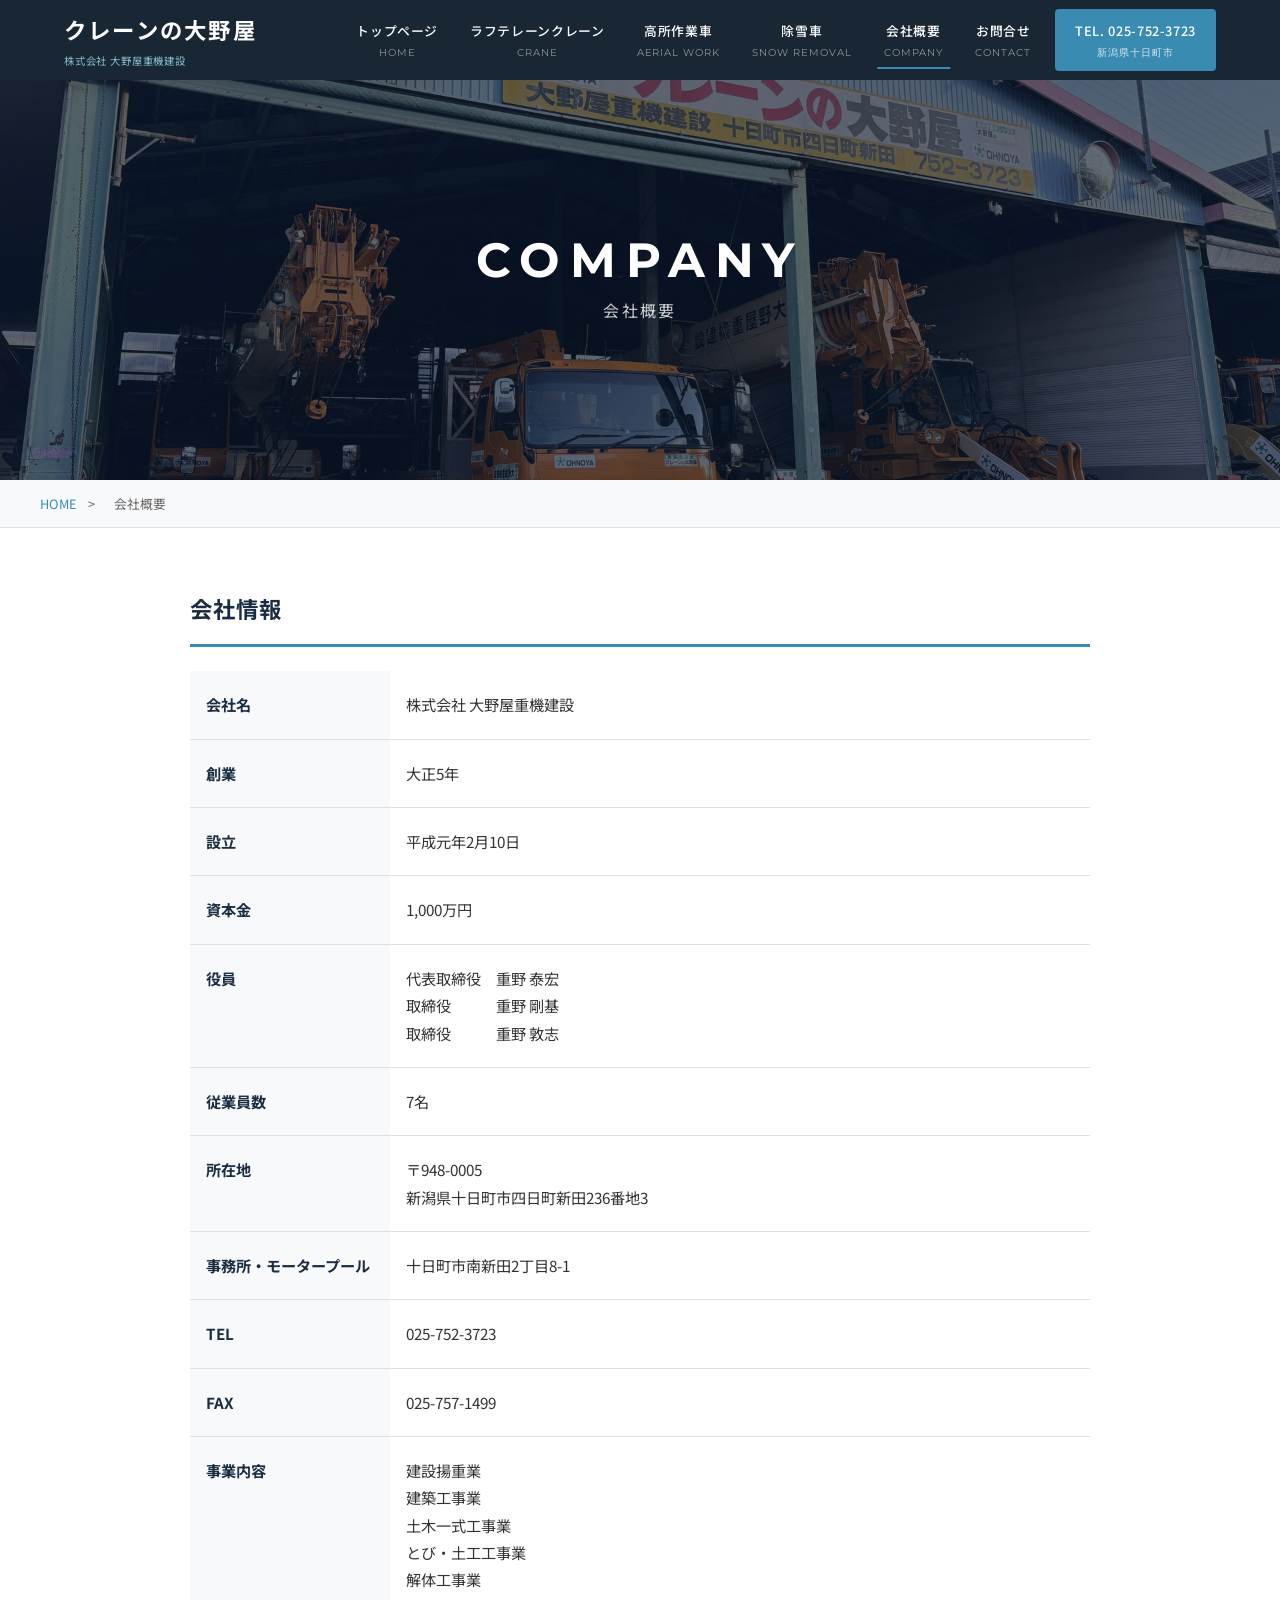
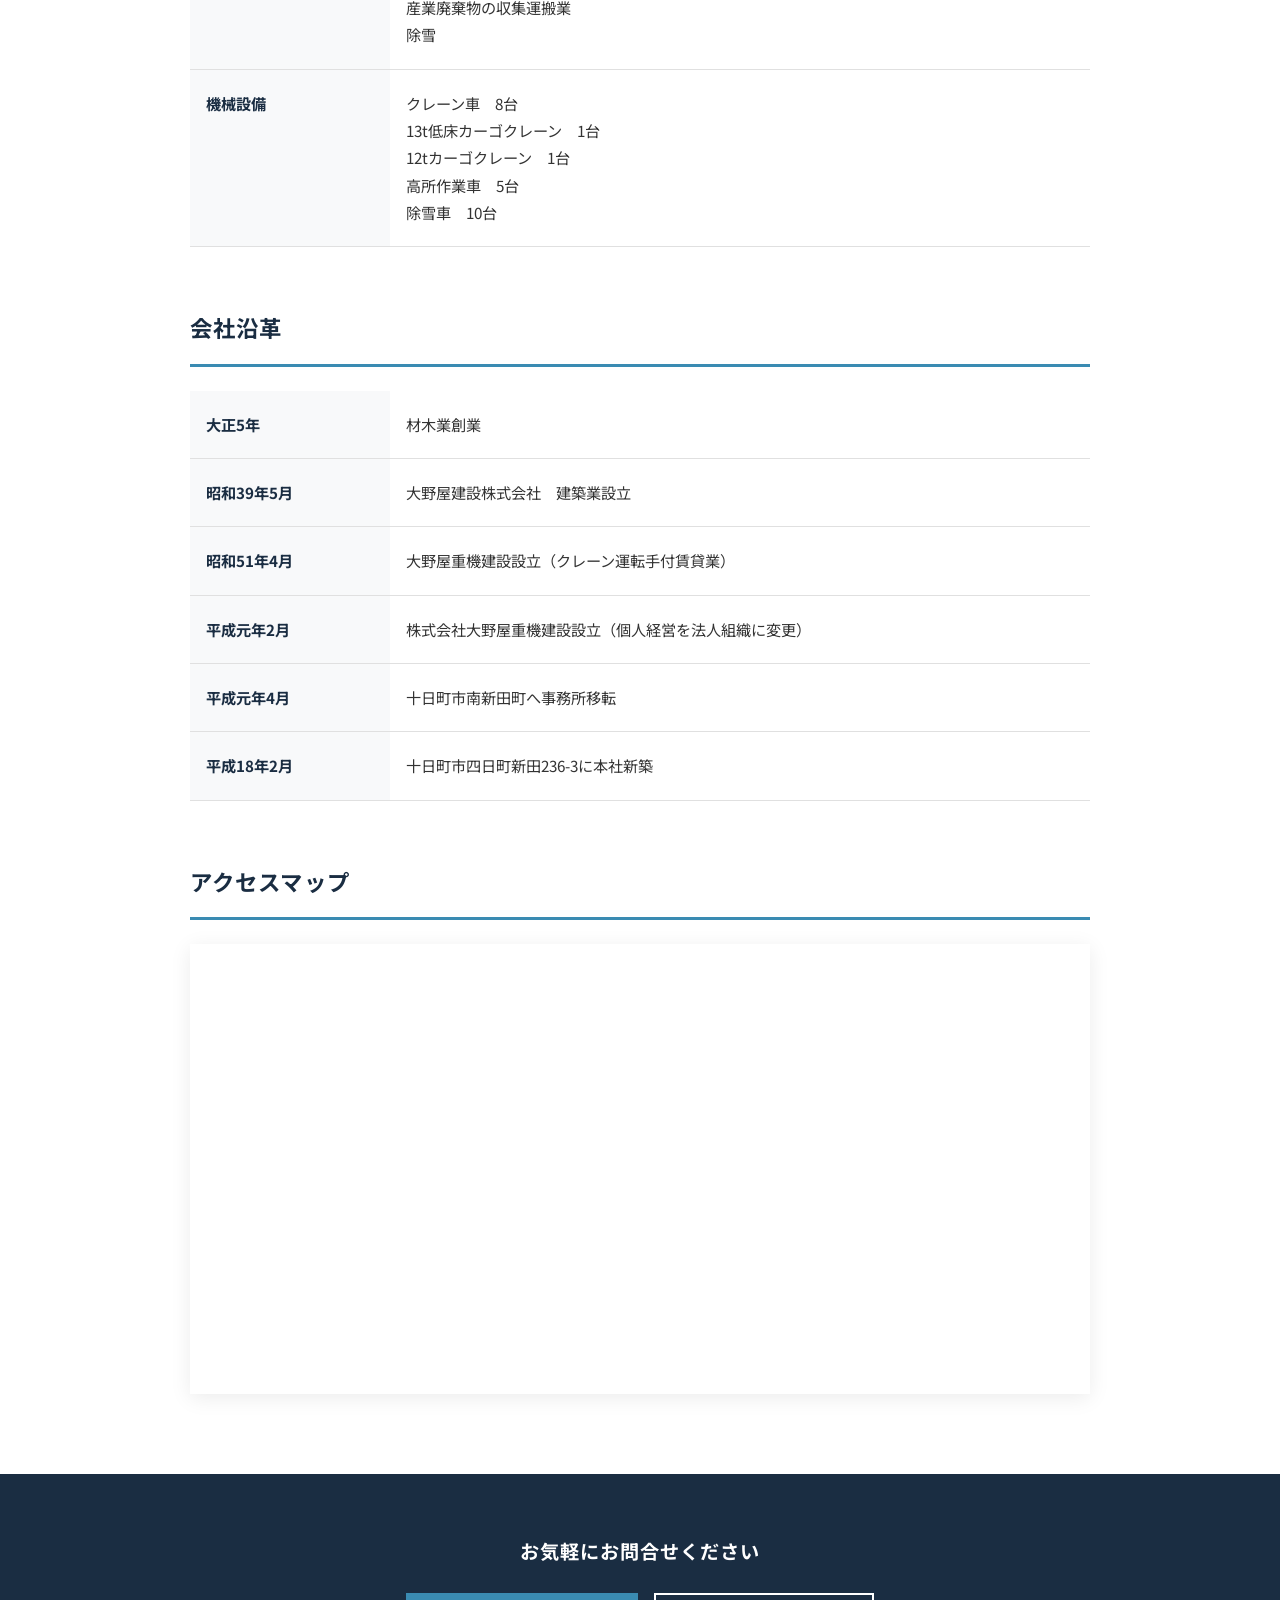
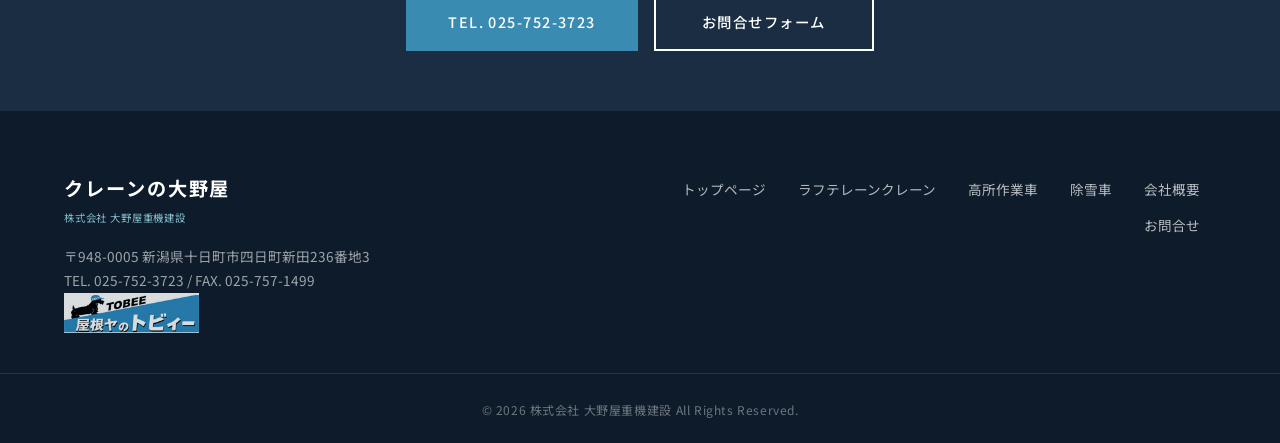
==== commit 8123a4f3: "会社概要ページを更新（創業・役員・事業内容・機械設備・会社沿革追加） Co-Authored-By: Claude Sonnet 4.6 <noreply@anthropic.com>" ====
--- a/company.html
+++ b/company.html
@@ -58,16 +58,24 @@
               <td>株式会社 大野屋重機建設</td>
             </tr>
             <tr>
-              <th>代表取締役</th>
-              <td>重野 泰宏</td>
+              <th>創業</th>
+              <td>大正5年</td>
             </tr>
             <tr>
               <th>設立</th>
-              <td>平成元年（1989年）</td>
+              <td>平成元年2月10日</td>
             </tr>
             <tr>
               <th>資本金</th>
               <td>1,000万円</td>
+            </tr>
+            <tr>
+              <th>役員</th>
+              <td>
+                代表取締役　重野 泰宏<br>
+                取締役　　　重野 剛基<br>
+                取締役　　　重野 敦志
+              </td>
             </tr>
             <tr>
               <th>従業員数</th>
@@ -92,11 +100,56 @@
             <tr>
               <th>事業内容</th>
               <td>
-                ・ラフテレーンクレーン（オールテレーンクレーン・ラフタークレーン）によるリース・作業<br>
-                ・高所作業車によるリース・作業<br>
-                ・除雪車による除雪作業<br>
-                ・その他重機建設に関する業務全般
+                建設揚重業<br>
+                建築工事業<br>
+                土木一式工事業<br>
+                とび・土工工事業<br>
+                解体工事業<br>
+                産業廃棄物の収集運搬業<br>
+                除雪
               </td>
+            </tr>
+            <tr>
+              <th>機械設備</th>
+              <td>
+                クレーン車　8台<br>
+                13t低床カーゴクレーン　1台<br>
+                12tカーゴクレーン　1台<br>
+                高所作業車　5台<br>
+                除雪車　10台
+              </td>
+            </tr>
+          </tbody>
+        </table>
+      </section>
+
+      <section class="page-section fade-in">
+        <h2 class="page-section-title">会社沿革</h2>
+        <table class="company-table">
+          <tbody>
+            <tr>
+              <th>大正5年</th>
+              <td>材木業創業</td>
+            </tr>
+            <tr>
+              <th>昭和39年5月</th>
+              <td>大野屋建設株式会社　建築業設立</td>
+            </tr>
+            <tr>
+              <th>昭和51年4月</th>
+              <td>大野屋重機建設設立（クレーン運転手付賃貸業）</td>
+            </tr>
+            <tr>
+              <th>平成元年2月</th>
+              <td>株式会社大野屋重機建設設立（個人経営を法人組織に変更）</td>
+            </tr>
+            <tr>
+              <th>平成元年4月</th>
+              <td>十日町市南新田町へ事務所移転</td>
+            </tr>
+            <tr>
+              <th>平成18年2月</th>
+              <td>十日町市四日町新田236-3に本社新築</td>
             </tr>
           </tbody>
         </table>
--- a/css/style.css
+++ b/css/style.css
@@ -717,6 +717,7 @@
   align-items: center;
   justify-content: center;
   transition: opacity 0.8s ease;
+  background-color: #000;
 }
 
 #splash.hidden {
@@ -806,7 +807,8 @@
   overflow: hidden;
 }
 
-.marquee-item img {
+.marquee-item img,
+.marquee-item video {
   width: 100%;
   height: 100%;
   object-fit: cover;
